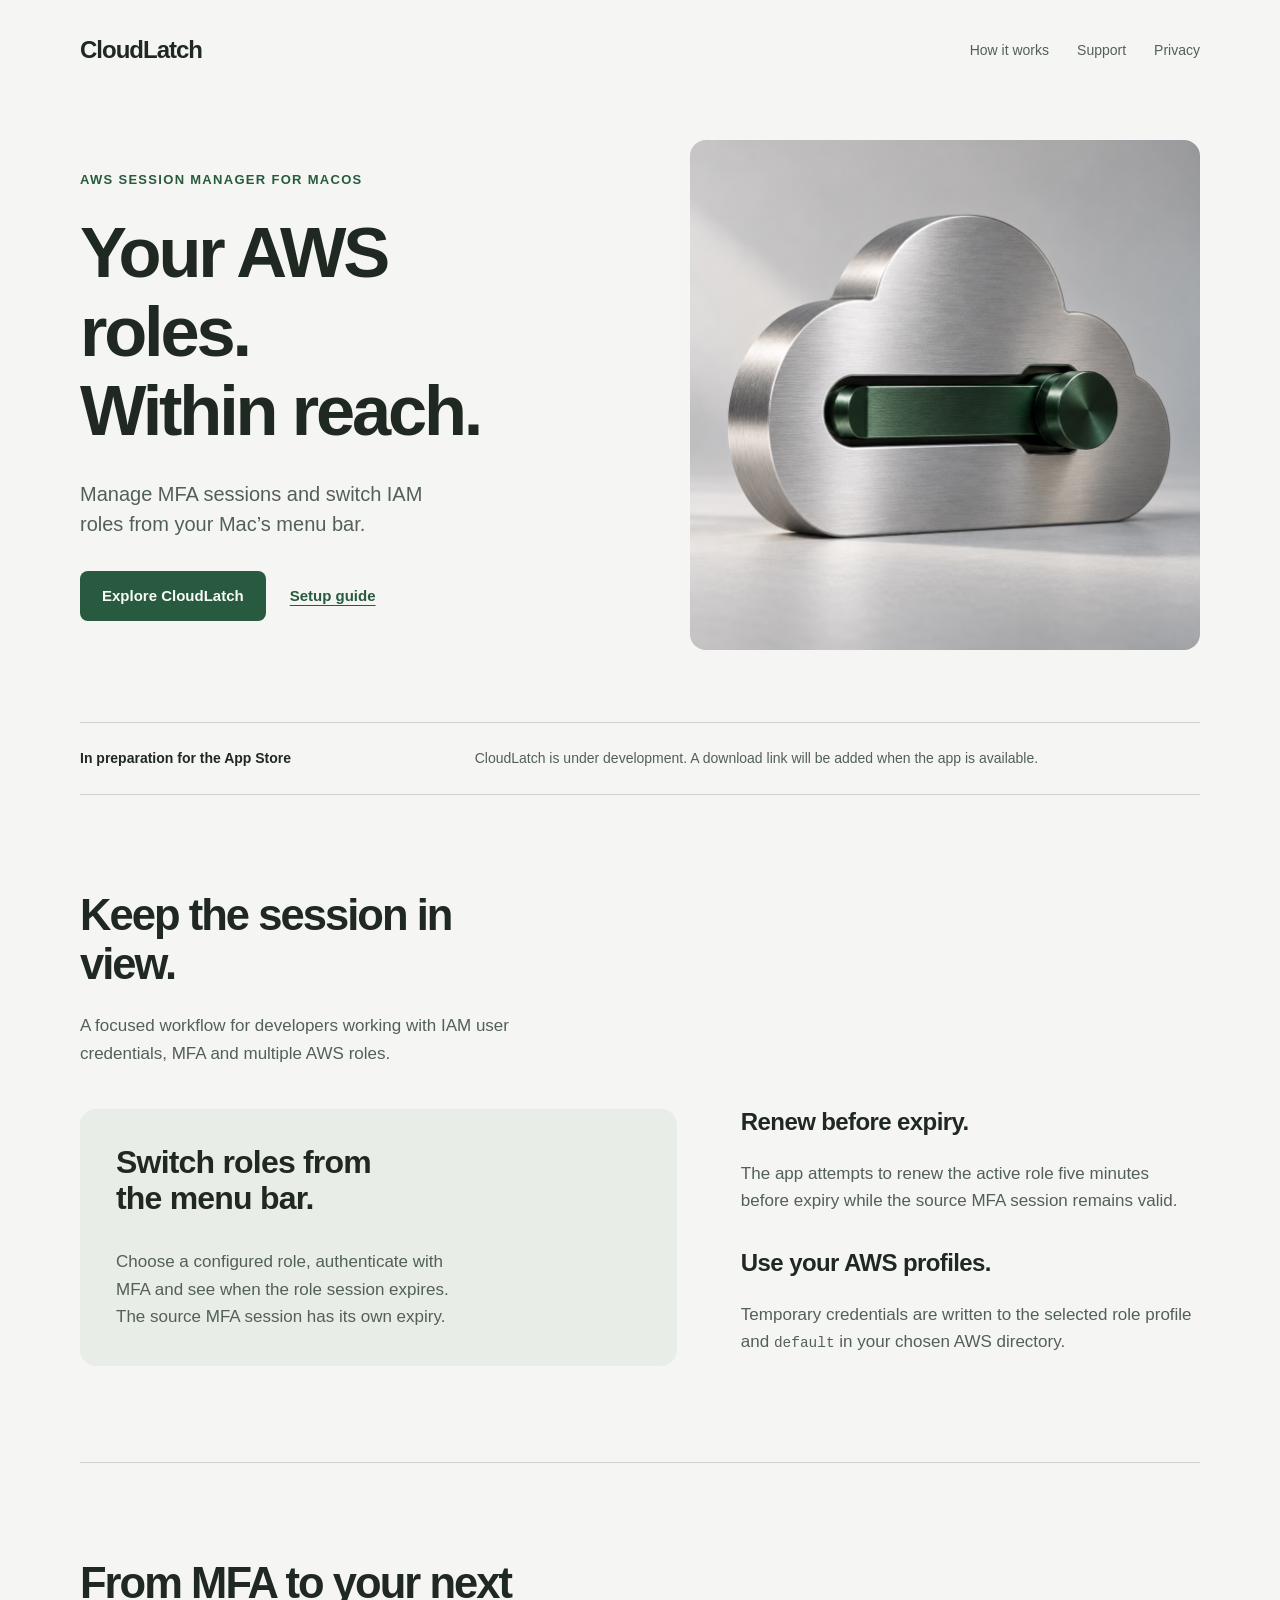
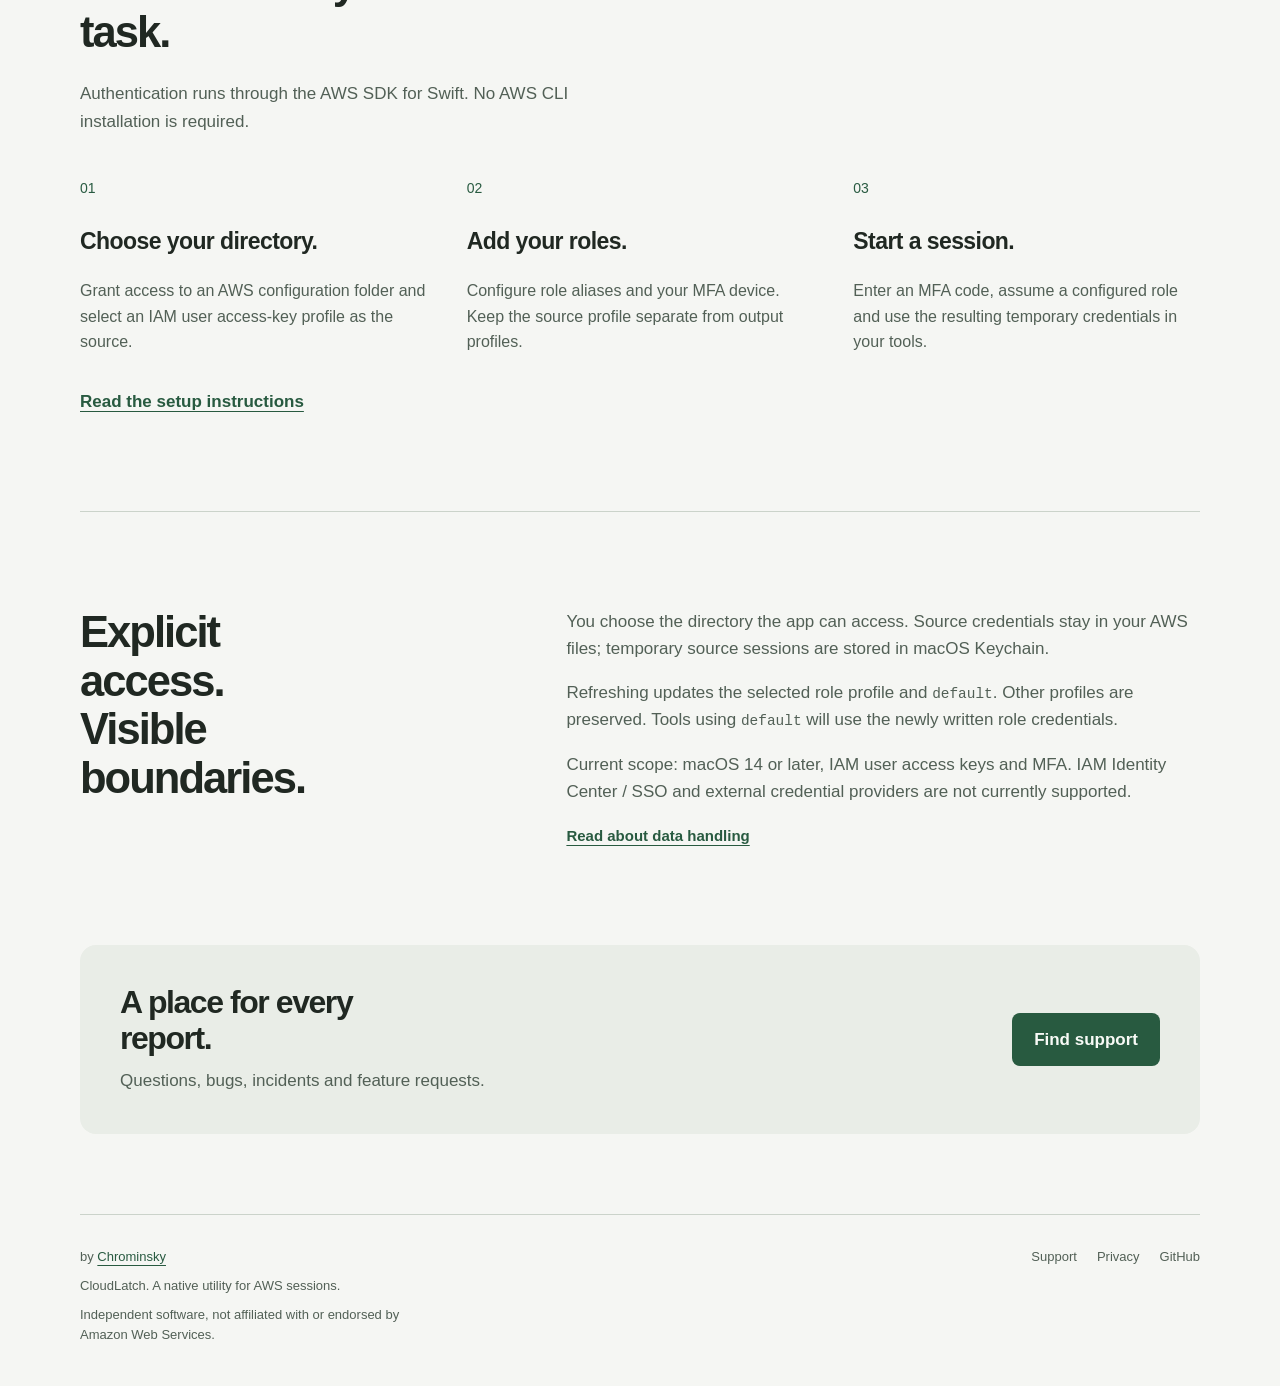
==== _old/index.html @ 5cd6bfe6 "Move previous site to _old and tighten site checker Co-Authored-By: Claude Sonnet 5.5 <noreply@anthr" ====
<!doctype html>
<html lang="en">
<head>
  <meta charset="utf-8"><meta name="robots" content="noindex"><meta name="viewport" content="width=device-width, initial-scale=1">
  <title>CloudLatch | AWS Session Manager for macOS</title>
  <meta name="description" content="A native Mac menu bar app for AWS MFA sessions and IAM role switching. Explore CloudLatch, setup guidance and privacy information.">
  <meta name="theme-color" content="#285a40"><link rel="stylesheet" href="styles.css">
</head>
<body>
<a class="skip" href="#main">Skip to content</a>
<div class="wrap">
  <header><a class="brand" href="index.html" aria-label="CloudLatch home">CloudLatch</a><nav aria-label="Main navigation"><a href="#workflow">How it works</a><a href="support.html">Support</a><a href="privacy.html">Privacy</a></nav></header>
  <main id="main">
    <section class="hero" aria-labelledby="hero-title">
      <div><p class="eyebrow">AWS Session Manager for macOS</p><h1 id="hero-title">Your AWS roles.<br>Within reach.</h1><p>Manage MFA sessions and switch IAM roles from your Mac’s menu bar.</p><div class="actions"><a class="button" href="#workflow">Explore CloudLatch</a><a class="text-link" href="support.html">Setup guide</a></div></div>
      <figure><img src="assets/cloudlatch-concept.jpg" width="1024" height="1024" alt="Conceptual brushed-metal cloud sculpture with a green sliding latch" fetchpriority="high"></figure>
    </section>
    <aside class="notice" aria-label="Availability"><strong>In preparation for the App Store</strong><p>CloudLatch is under development. A download link will be added when the app is available.</p></aside>
    <section class="section" aria-labelledby="sessions-title">
      <h2 id="sessions-title">Keep the session in view.</h2><p class="intro">A focused workflow for developers working with IAM user credentials, MFA and multiple AWS roles.</p>
      <div class="features"><article class="feature-main"><h3>Switch roles from the menu bar.</h3><p>Choose a configured role, authenticate with MFA and see when the role session expires. The source MFA session has its own expiry.</p></article><div class="feature-stack"><article><h3>Renew before expiry.</h3><p>The app attempts to renew the active role five minutes before expiry while the source MFA session remains valid.</p></article><article><h3>Use your AWS profiles.</h3><p>Temporary credentials are written to the selected role profile and <code>default</code> in your chosen AWS directory.</p></article></div></div>
    </section>
    <section class="section workflow" id="workflow" aria-labelledby="workflow-title"><h2 id="workflow-title">From MFA to your next task.</h2><p class="intro">Authentication runs through the AWS SDK for Swift. No AWS CLI installation is required.</p><ol class="flow"><li><h3>Choose your directory.</h3><p>Grant access to an AWS configuration folder and select an IAM user access-key profile as the source.</p></li><li><h3>Add your roles.</h3><p>Configure role aliases and your MFA device. Keep the source profile separate from output profiles.</p></li><li><h3>Start a session.</h3><p>Enter an MFA code, assume a configured role and use the resulting temporary credentials in your tools.</p></li></ol><a class="text-link" href="support.html#setup">Read the setup instructions</a></section>
    <section class="section details" aria-labelledby="access-title"><h2 id="access-title">Explicit access.<br>Visible boundaries.</h2><div><p>You choose the directory the app can access. Source credentials stay in your AWS files; temporary source sessions are stored in macOS Keychain.</p><p>Refreshing updates the selected role profile and <code>default</code>. Other profiles are preserved. Tools using <code>default</code> will use the newly written role credentials.</p><p>Current scope: macOS 14 or later, IAM user access keys and MFA. IAM Identity Center / SSO and external credential providers are not currently supported.</p><a class="text-link" href="privacy.html">Read about data handling</a></div></section>
    <section class="support-band" aria-labelledby="support-title"><div><h2 id="support-title">A place for every report.</h2><p>Questions, bugs, incidents and feature requests.</p></div><a class="button" href="support.html#reports">Find support</a></section>
  </main>
  <footer><div><p>by <a href="https://github.com/Chrominskyy">Chrominsky</a></p><p>CloudLatch. A native utility for AWS sessions.</p><p>Independent software, not affiliated with or endorsed by Amazon Web Services.</p></div><nav aria-label="Footer navigation"><a href="support.html">Support</a><a href="privacy.html">Privacy</a><a href="https://github.com/Chrominskyy/cloudlatch-site">GitHub</a></nav></footer>
</div>
</body></html>
---- _old/styles.css ----
:root {
  color-scheme:light dark;
  --bg:#f5f6f3;
  --surface:#e9ede7;
  --text:#202822;
  --muted:#526056;
  --line:#cbd3ca;
  --accent:#285a40;
  --on-accent:#f8faf6;
  --radius:16px;
  font-family:-apple-system,BlinkMacSystemFont,"Helvetica Neue",sans-serif;
  font-size:17px}
* {
  box-sizing:border-box}
html {
  scroll-behavior:smooth;
  scroll-padding-top:28px}
body {
  margin:0;
  background:var(--bg);
  color:var(--text);
  line-height:1.6}
a {
  color:var(--accent);
  text-underline-offset:4px}
a:hover {
  text-decoration-thickness:2px}
a:focus-visible,summary:focus-visible {
  outline:3px solid var(--accent);
  outline-offset:6px;
  border-radius:3px}
::selection {
  background:var(--accent);
  color:var(--on-accent)}
.wrap {
  max-width:1200px;
  margin:auto;
  padding-inline:40px}
.skip {
  position:absolute;
  top:-80px;
  left:20px;
  padding:12px;
  background:var(--bg);
  z-index:2}
.skip:focus {
  top:10px}
header {
  display:flex;
  justify-content:space-between;
  align-items:center;
  gap:24px;
  min-height:100px}
.brand {
  font-size:24px;
  letter-spacing:-1px;
  font-weight:700;
  text-decoration:none;
  color:var(--text)}
nav {
  display:flex;
  align-items:center;
  gap:28px;
  font-size:14px}
nav a {
  text-decoration:none;
  color:var(--muted)}
nav a[aria-current=page] {
  color:var(--accent);
  text-decoration:underline}
h1,h2,h3,p {
  margin-top:0}
h1,h2,h3 {
  line-height:1.12;
  letter-spacing:-.045em}
h1 {
  font-size:clamp(42px,5.5vw,72px);
  font-weight:600;
  max-width:12ch;
  margin-bottom:28px}
h2 {
  font-size:clamp(30px,3.4vw,46px);
  font-weight:550;
  max-width:18ch;
  margin-bottom:24px}
h3 {
  font-size:24px;
  font-weight:550;
  letter-spacing:-.025em}
.eyebrow {
  font-size:13px;
  font-weight:600;
  color:var(--accent);
  letter-spacing:.1em;
  text-transform:uppercase;
  margin-bottom:24px}
.hero {
  display:grid;
  grid-template-columns:1.1fr 1fr;
  align-items:center;
  gap:48px;
  padding-block:40px 72px}
.hero p:not(.eyebrow) {
  color:var(--muted);
  max-width:34ch;
  font-size:20px;
  line-height:1.5}
.hero figure {
  margin:0}
.hero img {
  display:block;
  width:100%;
  height:auto;
  aspect-ratio:1;
  object-fit:cover;
  border-radius:var(--radius)}
.actions {
  display:flex;
  gap:24px;
  align-items:center;
  flex-wrap:wrap;
  margin-top:32px;
  font-size:15px}
.button {
  display:inline-flex;
  align-items:center;
  justify-content:center;
  padding:13px 22px;
  background:var(--accent);
  color:var(--on-accent);
  border-radius:8px;
  text-decoration:none;
  font-weight:550;
  white-space:nowrap}
.button:hover {
  filter:brightness(1.12);
  text-decoration:none}
.notice {
  display:grid;
  grid-template-columns:1fr 2fr;
  gap:32px;
  padding:24px 0;
  border-top:1px solid var(--line);
  border-bottom:1px solid var(--line);
  font-size:14px}
.notice strong {
  font-weight:600}
.notice p {
  margin:0;
  color:var(--muted)}
.section {
  padding-block:96px}
.intro {
  max-width:55ch;
  color:var(--muted);
  margin-bottom:42px}
.features {
  display:grid;
  grid-template-columns:1.3fr 1fr;
  gap:64px}
.feature-main {
  padding:36px;
  background:var(--surface);
  border-radius:var(--radius)}
.feature-main h3 {
  font-size:32px;
  max-width:16ch}
.feature-main p {
  max-width:38ch}
.feature-stack article+article {
  margin-top:36px}
.features p {
  color:var(--muted);
  margin-bottom:0}
.flow {
  display:grid;
  grid-template-columns:repeat(3,1fr);
  gap:40px;
  padding:0;
  list-style:none;
  counter-reset:steps}
.flow li {
  counter-increment:steps}
.flow li:before {
  content:counter(steps,decimal-leading-zero);
  display:block;
  color:var(--accent);
  font-size:14px;
  font-variant-numeric:tabular-nums;
  margin-bottom:30px}
.flow h3 {
  font-size:23px}
.flow p {
  color:var(--muted);
  font-size:16px}
.workflow {
  border-top:1px solid var(--line)}
.details {
  display:grid;
  grid-template-columns:1fr 1.5fr;
  gap:64px;
  border-top:1px solid var(--line)}
.details h2 {
  max-width:12ch}
.details p {
  color:var(--muted)}
.details a {
  font-size:15px}
.support-band {
  display:flex;
  justify-content:space-between;
  align-items:center;
  gap:40px;
  padding:40px;
  background:var(--surface);
  border-radius:var(--radius);
  margin-bottom:80px}
.support-band h2 {
  font-size:32px;
  margin-bottom:10px}
.support-band p {
  margin:0;
  color:var(--muted)}
footer {
  padding-block:32px;
  border-top:1px solid var(--line);
  display:flex;
  justify-content:space-between;
  align-items:flex-start;
  gap:32px;
  font-size:13px;
  color:var(--muted)}
footer p {
  max-width:50ch;
  margin-bottom:8px}
footer nav {
  font-size:13px;
  gap:20px}
.document {
  max-width:800px;
  padding-block:60px 96px}
.document h1 {
  max-width:19ch;
  font-size:clamp(40px,5vw,60px)}
.document .lead {
  font-size:21px;
  max-width:53ch;
  color:var(--muted);
  margin-bottom:42px}
.document h2 {
  font-size:30px;
  max-width:none;
  margin-top:56px}
.document h3 {
  font-size:21px;
  margin-top:28px}
.document li {
  padding-left:5px;
  margin-bottom:12px}
.document p,.document li {
  overflow-wrap:anywhere}
.callout {
  padding:24px;
  background:var(--surface);
  border-radius:12px;
  margin:28px 0}
.callout p:last-child {
  margin:0}
code {
  font-family:ui-monospace,SFMono-Regular,monospace;
  font-size:.85em;
  overflow-wrap:anywhere}
details {
  border-bottom:1px solid var(--line);
  padding-block:20px}
summary {
  font-weight:550;
  cursor:pointer}
details p {
  margin:16px 0 0;
  color:var(--muted)}
.updated {
  color:var(--muted);
  font-size:14px}
.text-link {
  font-weight:550}
.source-note {
  font-size:14px;
  color:var(--muted)}

@media(prefers-color-scheme:dark) {
  :root {
  --bg:#171e19;
  --surface:#222e25;
  --text:#e7eee6;
  --muted:#b2bfb4;
  --line:#3c4b3e;
  --accent:#a6d3b3;
  --on-accent:#17291c}
.hero img {
  border:1px solid var(--line)}
}

@media(max-width:767px) {
  .wrap {
  padding-inline:24px}
header {
  min-height:88px;
  gap:16px}
.brand {
  font-size:22px}
nav {
  gap:16px;
  font-size:13px}
.hero {
  grid-template-columns:1fr;
  gap:36px;
  padding-block:30px 48px}
.hero h1 {
  max-width:12ch}
.hero img {
  max-height:420px}
.hero p:not(.eyebrow) {
  font-size:19px}
.notice,.features,.details {
  grid-template-columns:1fr;
  gap:24px}
.section {
  padding-block:60px}
.feature-main {
  padding:28px}
.flow {
  grid-template-columns:1fr;
  gap:24px}
.flow li:before {
  margin-bottom:12px}
.flow p {
  max-width:45ch}
.support-band {
  padding:28px;
  align-items:flex-start;
  flex-direction:column;
  margin-bottom:48px;
  gap:24px}
footer {
  flex-direction:column;
  gap:20px}
.document {
  padding-block:36px 64px}
.document .lead {
  font-size:19px}
.document h2 {
  margin-top:40px}
.actions {
  gap:20px}
.notice {
  gap:8px}
}

@media(prefers-reduced-motion:reduce) {
  html {
  scroll-behavior:auto}
}


@media(max-width:480px) {
  header nav a:first-child {
  display:none}
}
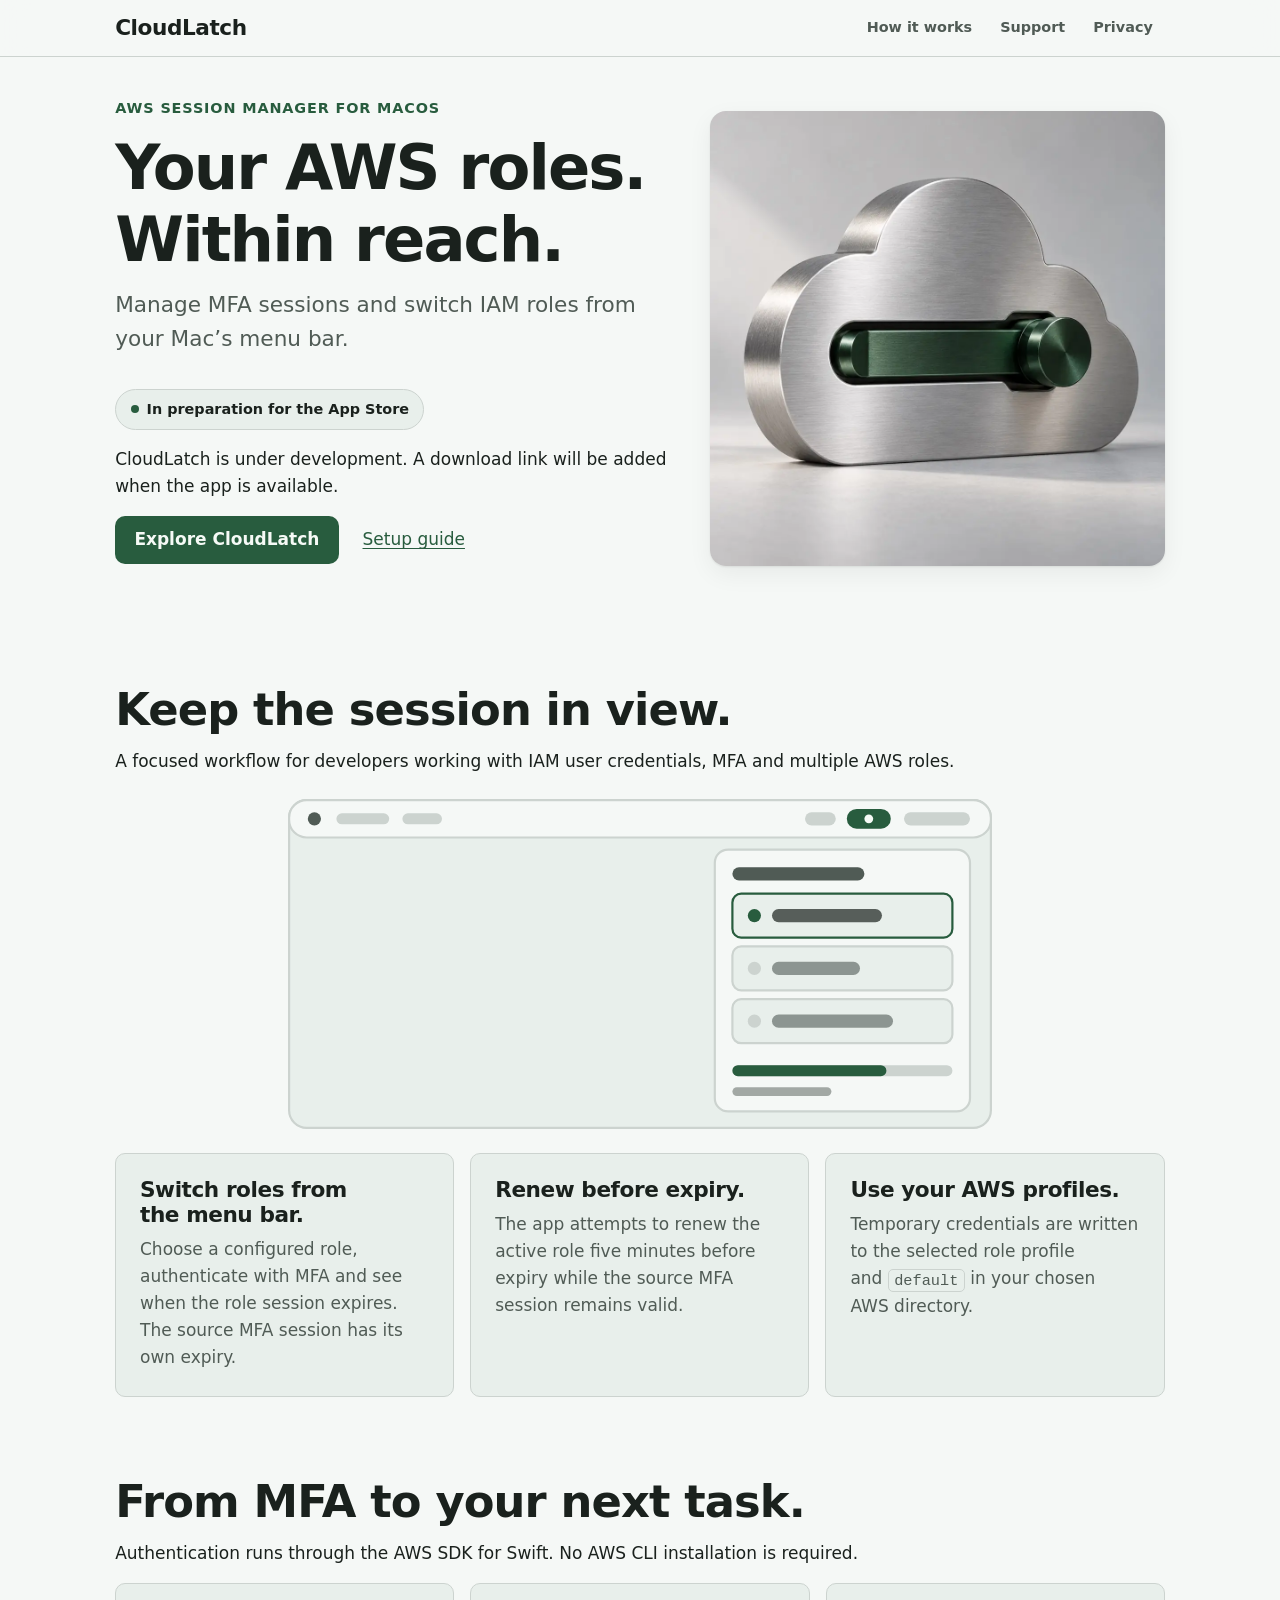
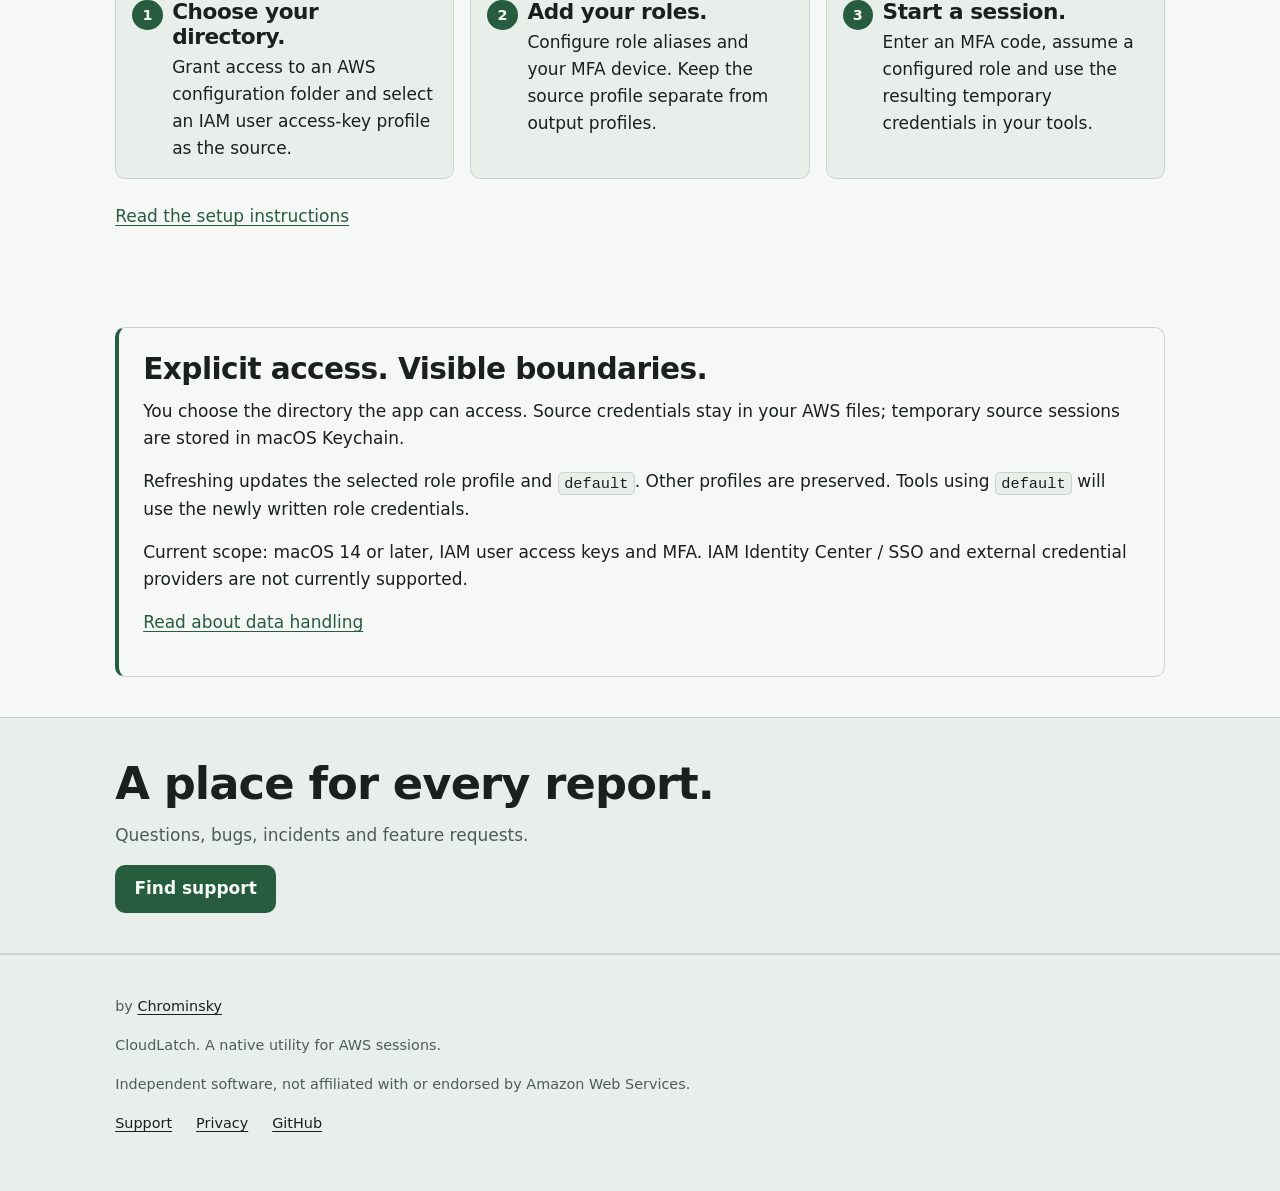
==== commit 3dd3f1fe: "Redesign the CloudLatch site and keep the previous version in _old - New product, support and privac" ====
--- a/_old/index.html
+++ b/_old/index.html
@@ -1,29 +1,164 @@
 <!doctype html>
 <html lang="en">
 <head>
-  <meta charset="utf-8"><meta name="robots" content="noindex"><meta name="viewport" content="width=device-width, initial-scale=1">
+  <meta charset="utf-8">
+  <meta name="robots" content="noindex">
+  <meta name="viewport" content="width=device-width, initial-scale=1">
   <title>CloudLatch | AWS Session Manager for macOS</title>
   <meta name="description" content="A native Mac menu bar app for AWS MFA sessions and IAM role switching. Explore CloudLatch, setup guidance and privacy information.">
-  <meta name="theme-color" content="#285a40"><link rel="stylesheet" href="styles.css">
+  <link rel="canonical" href="https://chrominskyy.github.io/cloudlatch-site/_old/">
+  <meta name="theme-color" content="#f5f8f6" media="(prefers-color-scheme: light)">
+  <meta name="theme-color" content="#1b201d" media="(prefers-color-scheme: dark)">
+  <meta property="og:type" content="website">
+  <meta property="og:site_name" content="CloudLatch">
+  <meta property="og:title" content="CloudLatch | AWS Session Manager for macOS">
+  <meta property="og:description" content="A native Mac menu bar app for AWS MFA sessions and IAM role switching. Explore CloudLatch, setup guidance and privacy information.">
+  <meta property="og:url" content="https://chrominskyy.github.io/cloudlatch-site/">
+  <meta property="og:image" content="https://chrominskyy.github.io/cloudlatch-site/assets/og-image.png">
+  <meta property="og:image:width" content="1200">
+  <meta property="og:image:height" content="630">
+  <meta name="twitter:card" content="summary_large_image">
+  <meta name="twitter:title" content="CloudLatch | AWS Session Manager for macOS">
+  <meta name="twitter:description" content="A native Mac menu bar app for AWS MFA sessions and IAM role switching. Explore CloudLatch, setup guidance and privacy information.">
+  <meta name="twitter:image" content="https://chrominskyy.github.io/cloudlatch-site/assets/og-image.png">
+  <link rel="icon" href="assets/favicon.svg" type="image/svg+xml">
+  <link rel="stylesheet" href="css/main.css">
 </head>
 <body>
-<a class="skip" href="#main">Skip to content</a>
-<div class="wrap">
-  <header><a class="brand" href="index.html" aria-label="CloudLatch home">CloudLatch</a><nav aria-label="Main navigation"><a href="#workflow">How it works</a><a href="support.html">Support</a><a href="privacy.html">Privacy</a></nav></header>
-  <main id="main">
-    <section class="hero" aria-labelledby="hero-title">
-      <div><p class="eyebrow">AWS Session Manager for macOS</p><h1 id="hero-title">Your AWS roles.<br>Within reach.</h1><p>Manage MFA sessions and switch IAM roles from your Mac’s menu bar.</p><div class="actions"><a class="button" href="#workflow">Explore CloudLatch</a><a class="text-link" href="support.html">Setup guide</a></div></div>
-      <figure><img src="assets/cloudlatch-concept.jpg" width="1024" height="1024" alt="Conceptual brushed-metal cloud sculpture with a green sliding latch" fetchpriority="high"></figure>
-    </section>
-    <aside class="notice" aria-label="Availability"><strong>In preparation for the App Store</strong><p>CloudLatch is under development. A download link will be added when the app is available.</p></aside>
-    <section class="section" aria-labelledby="sessions-title">
-      <h2 id="sessions-title">Keep the session in view.</h2><p class="intro">A focused workflow for developers working with IAM user credentials, MFA and multiple AWS roles.</p>
-      <div class="features"><article class="feature-main"><h3>Switch roles from the menu bar.</h3><p>Choose a configured role, authenticate with MFA and see when the role session expires. The source MFA session has its own expiry.</p></article><div class="feature-stack"><article><h3>Renew before expiry.</h3><p>The app attempts to renew the active role five minutes before expiry while the source MFA session remains valid.</p></article><article><h3>Use your AWS profiles.</h3><p>Temporary credentials are written to the selected role profile and <code>default</code> in your chosen AWS directory.</p></article></div></div>
-    </section>
-    <section class="section workflow" id="workflow" aria-labelledby="workflow-title"><h2 id="workflow-title">From MFA to your next task.</h2><p class="intro">Authentication runs through the AWS SDK for Swift. No AWS CLI installation is required.</p><ol class="flow"><li><h3>Choose your directory.</h3><p>Grant access to an AWS configuration folder and select an IAM user access-key profile as the source.</p></li><li><h3>Add your roles.</h3><p>Configure role aliases and your MFA device. Keep the source profile separate from output profiles.</p></li><li><h3>Start a session.</h3><p>Enter an MFA code, assume a configured role and use the resulting temporary credentials in your tools.</p></li></ol><a class="text-link" href="support.html#setup">Read the setup instructions</a></section>
-    <section class="section details" aria-labelledby="access-title"><h2 id="access-title">Explicit access.<br>Visible boundaries.</h2><div><p>You choose the directory the app can access. Source credentials stay in your AWS files; temporary source sessions are stored in macOS Keychain.</p><p>Refreshing updates the selected role profile and <code>default</code>. Other profiles are preserved. Tools using <code>default</code> will use the newly written role credentials.</p><p>Current scope: macOS 14 or later, IAM user access keys and MFA. IAM Identity Center / SSO and external credential providers are not currently supported.</p><a class="text-link" href="privacy.html">Read about data handling</a></div></section>
-    <section class="support-band" aria-labelledby="support-title"><div><h2 id="support-title">A place for every report.</h2><p>Questions, bugs, incidents and feature requests.</p></div><a class="button" href="support.html#reports">Find support</a></section>
-  </main>
-  <footer><div><p>by <a href="https://github.com/Chrominskyy">Chrominsky</a></p><p>CloudLatch. A native utility for AWS sessions.</p><p>Independent software, not affiliated with or endorsed by Amazon Web Services.</p></div><nav aria-label="Footer navigation"><a href="support.html">Support</a><a href="privacy.html">Privacy</a><a href="https://github.com/Chrominskyy/cloudlatch-site">GitHub</a></nav></footer>
-</div>
-</body></html>
+<a class="skip-link" href="#main">Skip to content</a>
+<header class="site-header">
+  <div class="container">
+    <a class="brand" href="index.html" aria-label="CloudLatch home">CloudLatch</a>
+    <nav class="site-nav" aria-label="Main navigation">
+      <ul>
+        <li><a href="index.html#workflow">How it works</a></li>
+        <li><a href="support.html">Support</a></li>
+        <li><a href="privacy.html">Privacy</a></li>
+      </ul>
+    </nav>
+  </div>
+</header>
+<main id="main">
+  <section class="hero" aria-labelledby="hero-title">
+    <div class="container">
+      <div>
+        <p class="eyebrow">AWS Session Manager for macOS</p>
+        <h1 id="hero-title">Your AWS roles. Within reach.</h1>
+        <p class="lead">Manage MFA sessions and switch IAM roles from your Mac’s menu bar.</p>
+        <p class="notice"><strong>In preparation for the App Store</strong></p>
+        <p>CloudLatch is under development. A download link will be added when the app is available.</p>
+        <p><a class="button" href="#workflow">Explore CloudLatch</a> <a href="support.html">Setup guide</a></p>
+      </div>
+      <picture>
+        <source type="image/webp" srcset="assets/cloudlatch-hero-512.webp 512w, assets/cloudlatch-hero-1024.webp 1024w" sizes="(min-width: 52rem) 34rem, 100vw">
+        <img src="assets/cloudlatch-hero-1024.jpg" srcset="assets/cloudlatch-hero-512.jpg 512w, assets/cloudlatch-hero-1024.jpg 1024w" sizes="(min-width: 52rem) 34rem, 100vw" width="1024" height="1024" alt="Conceptual brushed-metal cloud sculpture with a green sliding latch" fetchpriority="high">
+      </picture>
+    </div>
+  </section>
+
+  <section aria-labelledby="sessions-title">
+    <div class="container">
+      <h2 id="sessions-title">Keep the session in view.</h2>
+      <p>A focused workflow for developers working with IAM user credentials, MFA and multiple AWS roles.</p>
+      <figure>
+        <svg role="img" aria-label="Abstract illustration of a menu bar app, not a screenshot: a menu bar with a highlighted item and a dropdown listing three roles, one marked active, with a progress bar." viewBox="0 0 640 300" width="640" height="300" xmlns="http://www.w3.org/2000/svg">
+          <rect x="1" y="1" width="638" height="298" rx="16" fill="var(--surface)" stroke="var(--line)" stroke-width="2"/>
+          <rect x="1" y="1" width="638" height="34" rx="16" fill="var(--bg)" stroke="var(--line)" stroke-width="2"/>
+          <circle cx="24" cy="18" r="6" fill="var(--muted)"/>
+          <rect x="44" y="13" width="48" height="10" rx="5" fill="var(--line)"/>
+          <rect x="104" y="13" width="36" height="10" rx="5" fill="var(--line)"/>
+          <rect x="470" y="12" width="28" height="12" rx="6" fill="var(--line)"/>
+          <rect x="508" y="9" width="40" height="18" rx="9" fill="var(--accent)"/>
+          <circle cx="528" cy="18" r="4" fill="var(--on-accent)"/>
+          <rect x="560" y="12" width="60" height="12" rx="6" fill="var(--line)"/>
+          <rect x="388" y="46" width="232" height="238" rx="12" fill="var(--bg)" stroke="var(--line)" stroke-width="2"/>
+          <rect x="404" y="62" width="120" height="12" rx="6" fill="var(--muted)"/>
+          <rect x="404" y="86" width="200" height="40" rx="8" fill="var(--surface)" stroke="var(--accent)" stroke-width="2"/>
+          <circle cx="424" cy="106" r="6" fill="var(--accent)"/>
+          <rect x="440" y="100" width="100" height="12" rx="6" fill="var(--text)" opacity="0.7"/>
+          <rect x="404" y="134" width="200" height="40" rx="8" fill="var(--surface)" stroke="var(--line)" stroke-width="2"/>
+          <circle cx="424" cy="154" r="6" fill="var(--line)"/>
+          <rect x="440" y="148" width="80" height="12" rx="6" fill="var(--muted)" opacity="0.6"/>
+          <rect x="404" y="182" width="200" height="40" rx="8" fill="var(--surface)" stroke="var(--line)" stroke-width="2"/>
+          <circle cx="424" cy="202" r="6" fill="var(--line)"/>
+          <rect x="440" y="196" width="110" height="12" rx="6" fill="var(--muted)" opacity="0.6"/>
+          <rect x="404" y="242" width="200" height="10" rx="5" fill="var(--line)"/>
+          <rect x="404" y="242" width="140" height="10" rx="5" fill="var(--accent)"/>
+          <rect x="404" y="262" width="90" height="8" rx="4" fill="var(--muted)" opacity="0.5"/>
+        </svg>
+      </figure>
+      <div class="cards-wrap">
+        <ul class="cards">
+          <li class="card">
+            <h3>Switch roles from the menu bar.</h3>
+            <p>Choose a configured role, authenticate with MFA and see when the role session expires. The source MFA session has its own expiry.</p>
+          </li>
+          <li class="card">
+            <h3>Renew before expiry.</h3>
+            <p>The app attempts to renew the active role five minutes before expiry while the source MFA session remains valid.</p>
+          </li>
+          <li class="card">
+            <h3>Use your AWS profiles.</h3>
+            <p>Temporary credentials are written to the selected role profile and <code>default</code> in your chosen AWS directory.</p>
+          </li>
+        </ul>
+      </div>
+    </div>
+  </section>
+
+  <section id="workflow" aria-labelledby="workflow-title">
+    <div class="container">
+      <h2 id="workflow-title">From MFA to your next task.</h2>
+      <p>Authentication runs through the AWS SDK for Swift. No AWS CLI installation is required.</p>
+      <ol class="steps">
+        <li>
+          <h3>Choose your directory.</h3>
+          <p>Grant access to an AWS configuration folder and select an IAM user access-key profile as the source.</p>
+        </li>
+        <li>
+          <h3>Add your roles.</h3>
+          <p>Configure role aliases and your MFA device. Keep the source profile separate from output profiles.</p>
+        </li>
+        <li>
+          <h3>Start a session.</h3>
+          <p>Enter an MFA code, assume a configured role and use the resulting temporary credentials in your tools.</p>
+        </li>
+      </ol>
+      <p><a href="support.html#setup">Read the setup instructions</a></p>
+    </div>
+  </section>
+
+  <section aria-labelledby="access-title">
+    <div class="container">
+      <div class="scope">
+        <h2 id="access-title">Explicit access. Visible boundaries.</h2>
+        <p>You choose the directory the app can access. Source credentials stay in your AWS files; temporary source sessions are stored in macOS Keychain.</p>
+        <p>Refreshing updates the selected role profile and <code>default</code>. Other profiles are preserved. Tools using <code>default</code> will use the newly written role credentials.</p>
+        <p>Current scope: macOS 14 or later, IAM user access keys and MFA. IAM Identity Center / SSO and external credential providers are not currently supported.</p>
+        <p><a href="privacy.html">Read about data handling</a></p>
+      </div>
+    </div>
+  </section>
+
+  <section class="band" aria-labelledby="support-title">
+    <div class="container">
+      <h2 id="support-title">A place for every report.</h2>
+      <p>Questions, bugs, incidents and feature requests.</p>
+      <a class="button" href="support.html#reports">Find support</a>
+    </div>
+  </section>
+</main>
+<footer class="site-footer">
+  <div class="container">
+    <p>by <a href="https://github.com/Chrominskyy">Chrominsky</a></p>
+    <p>CloudLatch. A native utility for AWS sessions.</p>
+    <p>Independent software, not affiliated with or endorsed by Amazon Web Services.</p>
+    <nav aria-label="Footer navigation">
+      <a href="support.html">Support</a>
+      <a href="privacy.html">Privacy</a>
+      <a href="https://github.com/Chrominskyy/cloudlatch-site">GitHub</a>
+    </nav>
+  </div>
+</footer>
+</body>
+</html>
--- a/_old/css/main.css
+++ b/_old/css/main.css
@@ -0,0 +1,525 @@
+/* CloudLatch site stylesheet. One file, no fonts, no third-party requests. */
+@layer tokens, base, layout, components, pages;
+
+/* ---------- tokens ---------- */
+@layer tokens {
+  :root {
+    color-scheme: light dark;
+
+    /* Light scheme: cool neutrals, forest-green accent (about #285a40) */
+    --bg: oklch(0.975 0.004 160);
+    --surface: oklch(0.945 0.008 160);
+    --text: oklch(0.24 0.012 160);
+    --muted: oklch(0.46 0.018 160);
+    --line: oklch(0.86 0.01 160);
+    --accent: oklch(0.43 0.075 156);
+    --on-accent: oklch(0.98 0.006 150);
+
+    /* Spacing scale */
+    --space-1: 0.25rem;
+    --space-2: 0.5rem;
+    --space-3: 0.75rem;
+    --space-4: 1rem;
+    --space-5: 1.5rem;
+    --space-6: 2.5rem;
+    --space-7: 4rem;
+    --space-8: 6rem;
+
+    /* Shape */
+    --radius: 10px;
+    --radius-lg: 16px;
+    --measure: 68ch;
+    --page: 72rem;
+
+    /* Fluid type */
+    --step--1: clamp(0.84rem, 0.82rem + 0.1vw, 0.9rem);
+    --step-0: clamp(1rem, 0.97rem + 0.15vw, 1.0625rem);
+    --step-1: clamp(1.15rem, 1.08rem + 0.35vw, 1.35rem);
+    --step-2: clamp(1.4rem, 1.25rem + 0.75vw, 1.85rem);
+    --step-3: clamp(1.8rem, 1.45rem + 1.7vw, 2.8rem);
+    --step-4: clamp(2.2rem, 1.6rem + 3vw, 3.9rem);
+
+    --font: system-ui, -apple-system, BlinkMacSystemFont, "SF Pro Text", "Segoe UI", Roboto, "Helvetica Neue", sans-serif;
+    --mono: ui-monospace, "SF Mono", Menlo, Consolas, monospace;
+    --shadow: 0 1px 2px oklch(0.2 0.02 160 / 0.08), 0 8px 24px oklch(0.2 0.02 160 / 0.06);
+  }
+
+  @media (prefers-color-scheme: dark) {
+    :root {
+      --bg: oklch(0.2 0.008 160);
+      --surface: oklch(0.25 0.01 160);
+      --text: oklch(0.94 0.006 160);
+      --muted: oklch(0.76 0.012 160);
+      --line: oklch(0.36 0.012 160);
+      --accent: oklch(0.78 0.11 156);
+      --on-accent: oklch(0.2 0.02 156);
+      --shadow: 0 1px 2px oklch(0 0 0 / 0.4), 0 8px 24px oklch(0 0 0 / 0.3);
+    }
+  }
+}
+
+/* ---------- base ---------- */
+@layer base {
+  *, *::before, *::after { box-sizing: border-box; }
+
+  html {
+    -webkit-text-size-adjust: 100%;
+    text-size-adjust: 100%;
+    scroll-behavior: smooth;
+    scroll-padding-top: 6rem;
+  }
+
+  body {
+    margin: 0;
+    min-height: 100vh;
+    display: flex;
+    flex-direction: column;
+    background: var(--bg);
+    color: var(--text);
+    font: var(--step-0) / 1.6 var(--font);
+    -webkit-font-smoothing: antialiased;
+  }
+
+  main { flex: 1 0 auto; }
+
+  h1, h2, h3, h4 {
+    line-height: 1.15;
+    letter-spacing: -0.02em;
+    text-wrap: balance;
+    margin: 0 0 var(--space-3);
+  }
+  h1 { font-size: var(--step-4); letter-spacing: -0.03em; font-weight: 700; }
+  h2 { font-size: var(--step-3); font-weight: 650; }
+  h3 { font-size: var(--step-1); font-weight: 650; }
+  h4 { font-size: var(--step-0); font-weight: 650; }
+
+  p, ul, ol, dl, figure { margin: 0 0 var(--space-4); }
+  p { text-wrap: pretty; }
+
+  a {
+    color: var(--accent);
+    text-underline-offset: 0.2em;
+    text-decoration-thickness: 1px;
+  }
+  a:hover { text-decoration-thickness: 2px; }
+
+  img, picture, svg { display: block; max-width: 100%; height: auto; }
+
+  code, kbd, samp {
+    font-family: var(--mono);
+    font-size: 0.9em;
+    background: var(--surface);
+    border: 1px solid var(--line);
+    border-radius: 5px;
+    padding: 0.1em 0.35em;
+    overflow-wrap: anywhere;
+  }
+
+  ::selection { background: var(--accent); color: var(--on-accent); }
+
+  :focus-visible {
+    outline: 3px solid var(--accent);
+    outline-offset: 3px;
+  }
+
+  @media (prefers-reduced-motion: reduce) {
+    html { scroll-behavior: auto; }
+    *, *::before, *::after {
+      transition: none !important;
+      animation: none !important;
+    }
+  }
+}
+
+/* ---------- layout ---------- */
+@layer layout {
+  .container {
+    width: 100%;
+    max-width: var(--page);
+    margin-inline: auto;
+    padding-inline: max(16px, 4vw);
+  }
+
+  .skip-link {
+    position: absolute;
+    inset-block-start: var(--space-2);
+    inset-inline-start: var(--space-2);
+    z-index: 100;
+    padding: var(--space-2) var(--space-4);
+    background: var(--accent);
+    color: var(--on-accent);
+    border-radius: var(--radius);
+    text-decoration: none;
+    font-weight: 600;
+    transform: translateY(-200%);
+    transition: transform 0.15s ease;
+  }
+  .skip-link:focus { transform: none; outline-color: var(--text); }
+
+  .site-header {
+    position: sticky;
+    inset-block-start: 0;
+    z-index: 50;
+    background: color-mix(in oklch, var(--bg) 88%, transparent);
+    -webkit-backdrop-filter: saturate(1.4) blur(14px);
+    backdrop-filter: saturate(1.4) blur(14px);
+    border-block-end: 1px solid var(--line);
+  }
+  .site-header .container {
+    display: flex;
+    flex-wrap: wrap;
+    align-items: center;
+    justify-content: space-between;
+    gap: var(--space-2) var(--space-5);
+    min-height: 3.5rem;
+    padding-block: var(--space-2);
+  }
+  .brand {
+    display: inline-flex;
+    align-items: center;
+    gap: var(--space-2);
+    color: var(--text);
+    font-weight: 700;
+    font-size: var(--step-1);
+    letter-spacing: -0.02em;
+    text-decoration: none;
+  }
+  .brand img, .brand svg { width: 1.6rem; height: 1.6rem; }
+
+  .site-nav {
+    display: flex;
+    flex-wrap: wrap;
+    gap: var(--space-1);
+  }
+  .site-nav ul {
+    display: flex;
+    flex-wrap: wrap;
+    gap: var(--space-1);
+    margin: 0;
+    padding: 0;
+    list-style: none;
+  }
+  .site-nav a {
+    display: inline-block;
+    padding: 0.4rem 0.75rem;
+    border-radius: 999px;
+    color: var(--muted);
+    text-decoration: none;
+    font-size: var(--step--1);
+    font-weight: 550;
+    transition: background-color 0.15s ease, color 0.15s ease;
+  }
+  .site-nav a:hover { color: var(--text); background: var(--surface); }
+  .site-nav a[aria-current="page"] {
+    color: var(--text);
+    background: var(--surface);
+    box-shadow: inset 0 0 0 1px var(--line);
+  }
+
+  .site-footer {
+    margin-block-start: 0;
+    padding-block: var(--space-6);
+    background: var(--surface);
+    border-block-start: 1px solid var(--line);
+    color: var(--muted);
+    font-size: var(--step--1);
+  }
+  .site-footer p { max-width: var(--measure); }
+  .site-footer a { color: var(--text); }
+  .site-footer nav, .site-footer ul {
+    display: flex;
+    flex-wrap: wrap;
+    gap: var(--space-2) var(--space-5);
+    margin: 0 0 var(--space-4);
+    padding: 0;
+    list-style: none;
+  }
+
+  section:not(.hero, .band, .scope) { padding-block: var(--space-6); }
+}
+
+/* ---------- components ---------- */
+@layer components {
+  /* Hero: copy beside picture on wide, stacked on narrow */
+  .hero { padding-block: var(--space-6) var(--space-7); }
+  .hero .container, .hero.container {
+    display: grid;
+    gap: var(--space-6);
+    align-items: center;
+  }
+  .hero p.lead, .hero .lead {
+    font-size: var(--step-1);
+    color: var(--muted);
+    max-width: 38ch;
+  }
+  .hero picture, .hero img {
+    width: 100%;
+    max-width: 34rem;
+    margin-inline: auto;
+    border-radius: var(--radius-lg);
+  }
+  .hero img { aspect-ratio: 1; object-fit: cover; box-shadow: var(--shadow); }
+  @media (min-width: 52rem) {
+    .hero .container, .hero.container { grid-template-columns: 1.1fr 0.9fr; }
+  }
+
+  /* Button row: keep the button and the adjacent link apart */
+  .hero p:has(> .button) {
+    display: flex;
+    flex-wrap: wrap;
+    align-items: center;
+    gap: var(--space-3) var(--space-5);
+  }
+
+  /* Illustration figure: fill the column up to a comfortable width, centred */
+  .container > figure { margin-block: var(--space-5); }
+  .container > figure svg { width: 100%; max-width: 44rem; margin-inline: auto; }
+
+  /* Space between a step list and the link that follows it */
+  .steps + p { margin-block-start: var(--space-5); }
+
+  .eyebrow {
+    margin: 0 0 var(--space-3);
+    color: var(--accent);
+    font-size: var(--step--1);
+    font-weight: 650;
+    letter-spacing: 0.06em;
+    text-transform: uppercase;
+  }
+
+  /* Availability notice, deliberately not a button */
+  .notice {
+    display: inline-flex;
+    align-items: center;
+    gap: var(--space-2);
+    margin-block: var(--space-4);
+    padding: 0.5rem 0.9rem;
+    background: var(--surface);
+    border: 1px solid var(--line);
+    border-radius: 999px;
+    color: var(--text);
+    font-size: var(--step--1);
+    font-weight: 550;
+  }
+  .notice::before {
+    content: "";
+    width: 0.5rem;
+    height: 0.5rem;
+    border-radius: 50%;
+    background: var(--accent);
+    flex: none;
+  }
+
+  /* Numbered flow */
+  .steps {
+    display: grid;
+    gap: var(--space-4);
+    margin: 0;
+    padding: 0;
+    list-style: none;
+    counter-reset: step;
+  }
+  .steps > li {
+    position: relative;
+    counter-increment: step;
+    padding: var(--space-4) var(--space-4) var(--space-4) 3.5rem;
+    background: var(--surface);
+    border: 1px solid var(--line);
+    border-radius: var(--radius);
+  }
+  .steps > li::before {
+    content: counter(step);
+    position: absolute;
+    inset-block-start: var(--space-4);
+    inset-inline-start: var(--space-4);
+    display: grid;
+    place-items: center;
+    width: 1.9rem;
+    height: 1.9rem;
+    border-radius: 50%;
+    background: var(--accent);
+    color: var(--on-accent);
+    font-size: var(--step--1);
+    font-weight: 700;
+  }
+  .steps h3 { margin-bottom: var(--space-1); }
+  .steps p:last-child { margin-bottom: 0; }
+  @media (min-width: 52rem) {
+    .steps { grid-template-columns: repeat(3, 1fr); }
+  }
+
+  /* Cards respond to their container's width.
+     Markup contract: <div class="cards-wrap"><ul class="cards">...</ul></div>
+     .cards-wrap is the query container; .cards (the grid) must sit inside it,
+     because a container query cannot style the container element itself. */
+  .cards-wrap {
+    container: cards / inline-size;
+  }
+  .cards {
+    display: grid;
+    gap: var(--space-4);
+    margin: 0;
+    padding: 0;
+    list-style: none;
+  }
+  @container cards (min-width: 38rem) {
+    .cards { grid-template-columns: repeat(3, 1fr); }
+  }
+  .card {
+    padding: var(--space-5);
+    background: var(--surface);
+    border: 1px solid var(--line);
+    border-radius: var(--radius);
+    transition: border-color 0.15s ease;
+  }
+  .card:hover { border-color: var(--accent); }
+  .card h3 { margin-bottom: var(--space-2); }
+  .card p:last-child { margin-bottom: 0; }
+  .card p { color: var(--muted); }
+
+  /* Scope: what is and is not supported */
+  .scope {
+    padding: var(--space-5);
+    background: var(--bg);
+    border: 1px solid var(--line);
+    border-inline-start: 4px solid var(--accent);
+    border-radius: var(--radius);
+  }
+  .scope h2, .scope h3 { font-size: var(--step-2); }
+  .scope ul { padding-inline-start: 1.2em; }
+  .scope li + li { margin-block-start: var(--space-2); }
+  .scope dl { display: grid; gap: var(--space-2) var(--space-4); }
+  @media (min-width: 40rem) {
+    .scope dl { grid-template-columns: max-content 1fr; }
+  }
+  .scope dt { font-weight: 650; }
+  .scope dd { margin: 0; color: var(--muted); }
+
+  /* Full-bleed tinted band, e.g. support call-out */
+  .band {
+    padding-block: var(--space-6);
+    background: var(--surface);
+    border-block: 1px solid var(--line);
+  }
+  .band .container > * { max-width: 52rem; }
+  .band p { color: var(--muted); }
+
+  /* Buttons and link buttons */
+  .button {
+    display: inline-block;
+    padding: 0.65rem 1.2rem;
+    background: var(--accent);
+    color: var(--on-accent);
+    border-radius: var(--radius);
+    font-weight: 600;
+    text-decoration: none;
+    transition: opacity 0.15s ease;
+  }
+  .button:hover { opacity: 0.9; }
+
+  /* Long-form reading */
+  .prose { max-width: var(--measure); }
+  .prose > * + h2 { margin-block-start: var(--space-6); }
+  .prose > * + h3 { margin-block-start: var(--space-5); }
+  .prose h2 { font-size: var(--step-2); }
+  .prose h3 { font-size: var(--step-1); }
+  .prose ul, .prose ol { padding-inline-start: 1.4em; }
+  .prose li + li { margin-block-start: var(--space-1); }
+  .prose table {
+    width: 100%;
+    border-collapse: collapse;
+    margin-block-end: var(--space-4);
+    font-size: var(--step--1);
+  }
+  .prose th, .prose td {
+    padding: var(--space-2) var(--space-3);
+    border-bottom: 1px solid var(--line);
+    text-align: start;
+    vertical-align: top;
+  }
+  .prose th { color: var(--muted); font-weight: 650; }
+  .prose pre {
+    overflow-x: auto;
+    padding: var(--space-3) var(--space-4);
+    background: var(--surface);
+    border: 1px solid var(--line);
+    border-radius: var(--radius);
+  }
+  .prose pre code { background: none; border: 0; padding: 0; }
+
+  /* Troubleshooting disclosures (not the TOC) */
+  details:not(.toc) { border-block-end: 1px solid var(--line); padding-block: var(--space-3); }
+  details:not(.toc):first-of-type { border-block-start: 1px solid var(--line); }
+  details:not(.toc) > summary { cursor: pointer; font-weight: 600; }
+  details:not(.toc) > :not(summary) { margin: var(--space-3) 0 0 var(--space-4); color: var(--muted); }
+  details:not(.toc) > p:last-child { margin-bottom: 0; }
+
+  .callout {
+    margin-block: var(--space-4);
+    padding: var(--space-4) var(--space-5);
+    background: var(--surface);
+    border: 1px solid var(--line);
+    border-inline-start: 4px solid var(--accent);
+    border-radius: var(--radius);
+  }
+  .callout > :last-child { margin-bottom: 0; }
+
+  /* Table of contents: a <details>; collapsed on narrow, pinned on wide */
+  .toc {
+    margin-block-end: var(--space-5);
+    background: var(--surface);
+    border: 1px solid var(--line);
+    border-radius: var(--radius);
+    font-size: var(--step--1);
+  }
+  .toc > summary {
+    padding: var(--space-3) var(--space-4);
+    font-weight: 650;
+    cursor: pointer;
+    list-style-position: inside;
+  }
+  .toc ul, .toc ol {
+    margin: 0;
+    padding: 0 var(--space-4) var(--space-3) calc(var(--space-4) + 1em);
+  }
+  .toc li { margin-block: var(--space-1); }
+  .toc a { color: var(--muted); text-decoration: none; }
+  .toc a:hover { color: var(--accent); text-decoration: underline; }
+}
+
+/* ---------- pages ---------- */
+@layer pages {
+  .page-head { padding-block: var(--space-6) var(--space-4); }
+  .page-head p { color: var(--muted); max-width: var(--measure); font-size: var(--step-1); }
+
+  /* Wide: sidebar TOC beside the prose */
+  @media (min-width: 64rem) {
+    .container:has(> .toc) {
+      display: grid;
+      grid-template-columns: 15rem minmax(0, 1fr);
+      column-gap: var(--space-7);
+      row-gap: 0;
+      align-items: start;
+    }
+    .container:has(> .toc) > * { grid-column: 2; }
+    .container:has(> .toc) > .toc {
+      grid-column: 1;
+      grid-row: 1 / span 40;
+      position: sticky;
+      inset-block-start: 5rem;
+      margin: var(--space-4) 0 0;
+      max-height: calc(100vh - 6.5rem);
+      overflow-y: auto;
+    }
+    /* Show the list even when the details element is closed (where supported);
+       elsewhere the TOC stays a working collapsible. */
+    @supports selector(::details-content) {
+      .toc > summary { pointer-events: none; cursor: default; list-style: none; }
+      .toc > summary::-webkit-details-marker { display: none; }
+      .toc::details-content {
+        content-visibility: visible;
+        display: block;
+      }
+    }
+  }
+}
